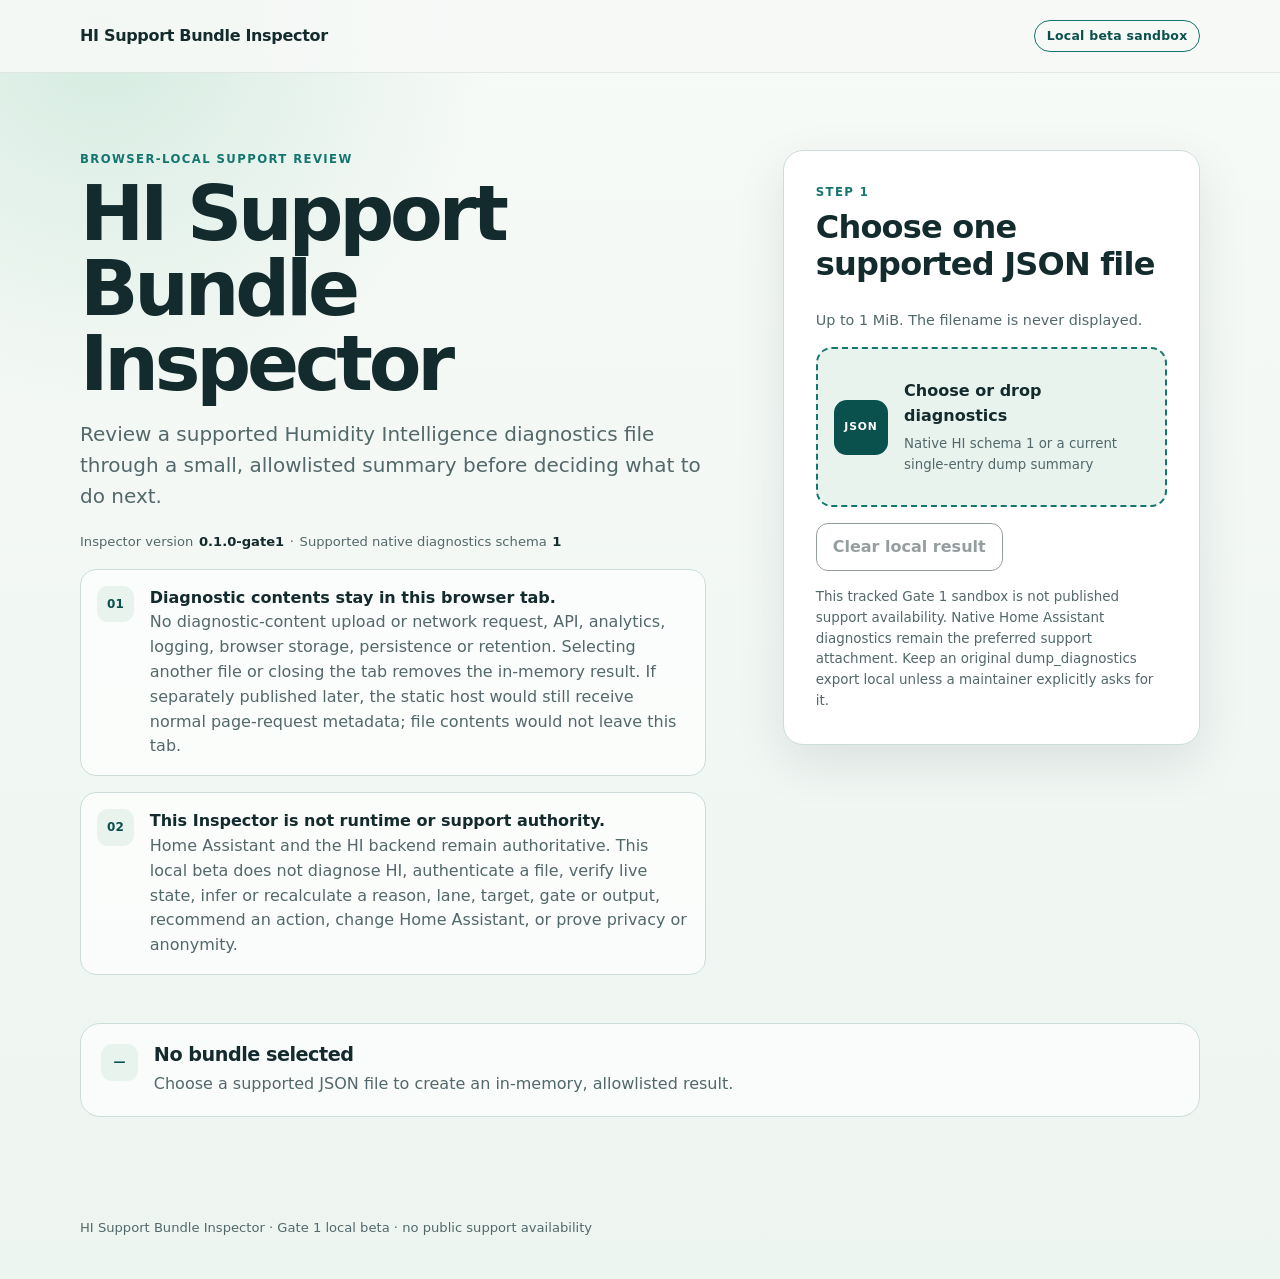
==== site/inspector/index.html @ 308042c3 "Add Gate 1 HI Support Bundle Inspector Add the dependency-free same-origin Inspector sandbox, bounde" ====
<!doctype html>
<html lang="en">
  <head>
    <meta charset="utf-8">
    <meta name="viewport" content="width=device-width, initial-scale=1">
    <meta
      http-equiv="Content-Security-Policy"
      content="default-src 'none'; script-src 'self'; style-src 'self'; img-src 'none'; font-src 'none'; connect-src 'none'; media-src 'none'; object-src 'none'; frame-src 'none'; worker-src 'none'; child-src 'none'; manifest-src 'none'; form-action 'none'; base-uri 'none'"
    >
    <meta name="referrer" content="no-referrer">
    <meta name="robots" content="noindex,nofollow,noarchive,nosnippet">
    <meta
      name="description"
      content="A local beta sandbox for reviewing supported Humidity Intelligence diagnostics in the browser tab."
    >
    <title>HI Support Bundle Inspector</title>
    <link rel="stylesheet" href="styles.css">
    <script type="module" src="app.mjs"></script>
  </head>
  <body>
    <a class="skip-link" href="#main-content">Skip to main content</a>

    <header class="site-header">
      <div class="header-inner">
        <span class="brand">HI Support Bundle Inspector</span>
        <span class="beta-badge">Local beta sandbox</span>
      </div>
    </header>

    <main id="main-content">
      <section class="hero" aria-labelledby="page-title">
        <div class="hero-copy">
          <p class="eyebrow">Browser-local support review</p>
          <h1 id="page-title">HI Support Bundle Inspector</h1>
          <p class="lede">
            Review a supported Humidity Intelligence diagnostics file through a
            small, allowlisted summary before deciding what to do next.
          </p>
          <p class="build-meta">
            Inspector version <strong>0.1.0-gate1</strong>
            <span aria-hidden="true">·</span>
            Supported native diagnostics schema <strong>1</strong>
          </p>

          <div class="notice privacy-notice" id="privacy-contract">
            <span class="notice-mark" aria-hidden="true">01</span>
            <div>
              <strong>Diagnostic contents stay in this browser tab.</strong>
              <p>
                No diagnostic-content upload or network request, API,
                analytics, logging, browser storage, persistence or retention.
                Selecting another file or closing the tab removes the in-memory
                result. If separately published later, the static host would
                still receive normal page-request metadata; file contents would
                not leave this tab.
              </p>
            </div>
          </div>

          <div class="notice authority-notice">
            <span class="notice-mark" aria-hidden="true">02</span>
            <div>
              <strong>This Inspector is not runtime or support authority.</strong>
              <p>
                Home Assistant and the HI backend remain authoritative. This
                local beta does not diagnose HI, authenticate a file, verify
                live state, infer or recalculate a reason, lane, target, gate or
                output, recommend an action, change Home Assistant, or prove
                privacy or anonymity.
              </p>
            </div>
          </div>
        </div>

        <aside class="intake-card" aria-labelledby="intake-title">
          <p class="step-label">Step 1</p>
          <h2 id="intake-title">Choose one supported JSON file</h2>
          <p class="quiet">Up to 1 MiB. The filename is never displayed.</p>

          <input
            class="visually-hidden"
            id="diagnostics-file"
            type="file"
            tabindex="-1"
            accept=".json,application/json"
            aria-describedby="file-help privacy-contract"
          >
          <label
            class="drop-zone"
            for="diagnostics-file"
            id="drop-zone"
            role="button"
            tabindex="0"
            aria-describedby="file-help privacy-contract"
          >
            <span class="file-mark" aria-hidden="true">JSON</span>
            <span>
              <strong>Choose or drop diagnostics</strong>
              <small id="file-help">
                Native HI schema 1 or a current single-entry dump summary
              </small>
            </span>
          </label>
          <button class="clear-button" id="clear-button" type="button" disabled>
            Clear local result
          </button>

          <p class="scope-note">
            This tracked Gate 1 sandbox is not published support availability.
            Native Home Assistant diagnostics remain the preferred support
            attachment. Keep an original dump_diagnostics export local unless a
            maintainer explicitly asks for it.
          </p>
        </aside>
      </section>

      <section
        class="state-panel empty-state"
        id="empty-state"
        aria-labelledby="empty-title"
        aria-live="polite"
      >
        <span class="state-mark" aria-hidden="true">—</span>
        <div>
          <h2 id="empty-title">No bundle selected</h2>
          <p>
            Choose a supported JSON file to create an in-memory, allowlisted
            result.
          </p>
        </div>
      </section>

      <section
        class="state-panel reading-state"
        id="reading-state"
        aria-labelledby="reading-title"
        aria-live="polite"
        hidden
      >
        <span class="state-mark" aria-hidden="true">…</span>
        <div>
          <h2 id="reading-title">Reading locally</h2>
          <p>The previous in-memory result has been cleared.</p>
        </div>
      </section>

      <section
        class="state-panel error-state"
        id="error-state"
        role="alert"
        aria-labelledby="error-title"
        aria-live="assertive"
        tabindex="-1"
        hidden
      >
        <span class="state-mark" aria-hidden="true">!</span>
        <div>
          <p class="step-label">Input not accepted</p>
          <h2 id="error-title">No result created</h2>
          <p id="error-message">
            The selected file does not match a supported diagnostics contract.
          </p>
          <p>
            The Inspector fails closed for malformed, expanded, newer,
            contradictory or resource-exhausting input.
          </p>
        </div>
      </section>

      <section
        class="results"
        id="results"
        aria-labelledby="results-title"
        tabindex="-1"
        hidden
      >
        <div class="results-heading">
          <div>
            <p class="step-label">Step 2 · Allowlisted result</p>
            <h2 id="results-title">Bundle review complete</h2>
            <p id="source-summary">
              The recognized source reports the following support facts.
            </p>
          </div>
          <span class="source-badge" id="source-badge">Not reported</span>
        </div>

        <section class="privacy-result" aria-labelledby="privacy-title">
          <span class="state-mark" aria-hidden="true" id="privacy-mark">✓</span>
          <div>
            <h3 id="privacy-title">Privacy pattern review</h3>
            <p id="privacy-summary">
              No common risky pattern was detected. Automated checks cannot
              guarantee anonymity.
            </p>
            <ul class="category-list" id="privacy-categories"></ul>
          </div>
        </section>

        <div class="result-grid">
          <section class="result-card runtime-card" aria-labelledby="runtime-title">
            <p class="step-label">Backend-reported state only</p>
            <h3 id="runtime-title">Runtime summary</h3>
            <dl class="fact-list">
              <div>
                <dt>Active lane</dt>
                <dd id="active-lane">Not reported</dd>
              </div>
              <div>
                <dt>Reason available</dt>
                <dd id="reason-available">Not reported</dd>
              </div>
              <div>
                <dt>Reason truncated</dt>
                <dd id="reason-truncated">Not reported</dd>
              </div>
            </dl>
            <p class="card-note">
              Only a recognized canonical backend lane can appear. Reason
              bodies and custom display labels are never shown.
            </p>
          </section>

          <section class="result-card" aria-labelledby="versions-title">
            <p class="step-label">Source provenance</p>
            <h3 id="versions-title">Reported versions</h3>
            <dl class="fact-list">
              <div>
                <dt>HI integration</dt>
                <dd id="integration-version">Not reported</dd>
              </div>
              <div>
                <dt>Home Assistant</dt>
                <dd id="ha-version">Not reported</dd>
              </div>
              <div>
                <dt>Diagnostics schema</dt>
                <dd id="schema-version">Not reported</dd>
              </div>
            </dl>
          </section>

          <section class="result-card wide" aria-labelledby="configuration-title">
            <p class="step-label">Allowlisted counts</p>
            <h3 id="configuration-title">Configuration summary</h3>
            <dl class="metric-grid" id="configuration-metrics"></dl>
            <ul
              class="feature-list"
              id="configuration-features"
              aria-label="Backend-reported feature areas"
            ></ul>
          </section>

          <section class="result-card wide" aria-labelledby="availability-title">
            <p class="step-label">Distinct status buckets</p>
            <h3 id="availability-title">Availability summary</h3>
            <div
              class="table-wrap"
              role="region"
              aria-label="Scrollable availability table"
              tabindex="0"
            >
              <table>
                <caption>
                  Counts reported by the recognized source; unknown and
                  unavailable remain distinct.
                </caption>
                <thead>
                  <tr>
                    <th scope="col">Bucket</th>
                    <th scope="col">Total</th>
                    <th scope="col">Available</th>
                    <th scope="col">Missing</th>
                    <th scope="col">Unknown</th>
                    <th scope="col">Unavailable</th>
                  </tr>
                </thead>
                <tbody id="availability-rows"></tbody>
              </table>
            </div>
          </section>

          <section class="result-card" aria-labelledby="controls-title">
            <p class="step-label">Reported controls</p>
            <h3 id="controls-title">Gates and timers</h3>
            <dl class="fact-list">
              <div>
                <dt>Time gate enabled</dt>
                <dd id="time-gate">Not reported</dd>
              </div>
              <div>
                <dt>Presence gate enabled</dt>
                <dd id="presence-gate">Not reported</dd>
              </div>
              <div>
                <dt>Control switches</dt>
                <dd id="control-switches">Not reported</dd>
              </div>
              <div>
                <dt>Pause timers</dt>
                <dd id="pause-timers">Not reported</dd>
              </div>
            </dl>
          </section>

          <section class="result-card" aria-labelledby="ui-title">
            <p class="step-label">Canonical names only</p>
            <h3 id="ui-title">Generated UI summary</h3>
            <div class="layout-group">
              <strong>Configured layouts</strong>
              <ul id="configured-layouts"></ul>
            </div>
            <div class="layout-group">
              <strong>Cached layouts</strong>
              <ul id="cached-layouts"></ul>
            </div>
            <dl class="fact-list compact">
              <div>
                <dt>Unresolved placeholders</dt>
                <dd id="unresolved-placeholders">Not reported</dd>
              </div>
              <div>
                <dt>Affected cards</dt>
                <dd id="unresolved-cards">Not reported</dd>
              </div>
            </dl>
          </section>

          <section class="result-card wide" aria-labelledby="warnings-title">
            <p class="step-label">Local grouping, not diagnosis</p>
            <h3 id="warnings-title">Backend warning categories</h3>
            <p id="warning-summary">Warnings were not reported.</p>
            <ul class="category-list" id="warning-categories"></ul>
            <p class="card-note">
              Only local category counts are shown. Raw warning bodies are never
              rendered.
            </p>
          </section>
        </div>

        <section class="sharing-note" aria-labelledby="sharing-title">
          <p class="step-label">Source-specific boundary</p>
          <h3 id="sharing-title">Review before any support action</h3>
          <p id="sharing-guidance">
            This result is an unsigned, in-memory snapshot. It is not live
            evidence, a diagnostic attachment, proof of correctness, or proof of
            anonymity.
          </p>
        </section>
      </section>
    </main>

    <footer class="site-footer">
      <p>
        HI Support Bundle Inspector · Gate 1 local beta · no public support
        availability
      </p>
    </footer>
  </body>
</html>
---- site/inspector/styles.css ----
:root {
  color-scheme: light;
  --ink: #142b2d;
  --muted: #52686a;
  --paper: #f7faf7;
  --panel: #ffffff;
  --wash: #e8f3ee;
  --mint: #b9dfce;
  --teal: #14766f;
  --deep-teal: #0a514d;
  --coral: #d45e4b;
  --coral-wash: #fff0eb;
  --line: #ccdcda;
  --shadow: 0 18px 50px rgb(20 43 45 / 10%);
  --radius: 20px;
}

* {
  box-sizing: border-box;
}

[hidden] {
  display: none !important;
}

html {
  min-width: 320px;
  scroll-behavior: smooth;
}

body {
  margin: 0;
  background:
    radial-gradient(circle at 8% 2%, rgb(185 223 206 / 55%), transparent 24rem),
    linear-gradient(180deg, #f7faf7 0%, #edf5f1 100%);
  color: var(--ink);
  font-family:
    Inter, ui-sans-serif, system-ui, -apple-system, BlinkMacSystemFont, "Segoe UI",
    sans-serif;
  line-height: 1.55;
}

button,
input {
  font: inherit;
}

button,
.drop-zone {
  -webkit-tap-highlight-color: transparent;
  touch-action: manipulation;
}

.skip-link {
  position: fixed;
  z-index: 10;
  top: 0.75rem;
  left: 0.75rem;
  padding: 0.65rem 0.9rem;
  border-radius: 0.6rem;
  background: var(--ink);
  color: white;
  transform: translateY(-180%);
}

.skip-link:focus {
  transform: translateY(0);
}

:focus-visible {
  outline: 3px solid var(--coral);
  outline-offset: 3px;
}

.site-header {
  border-bottom: 1px solid rgb(20 43 45 / 9%);
  background: rgb(247 250 247 / 88%);
}

.header-inner,
main,
.site-footer {
  width: min(1120px, calc(100% - 2rem));
  margin-inline: auto;
}

.header-inner {
  display: flex;
  min-height: 72px;
  align-items: center;
  justify-content: space-between;
  gap: 1rem;
}

.brand {
  font-weight: 800;
  letter-spacing: -0.02em;
}

.beta-badge,
.source-badge {
  display: inline-flex;
  min-height: 32px;
  align-items: center;
  border: 1px solid var(--teal);
  border-radius: 999px;
  padding: 0.25rem 0.72rem;
  color: var(--deep-teal);
  font-size: 0.78rem;
  font-weight: 800;
  letter-spacing: 0.02em;
}

main {
  padding-block: clamp(2.5rem, 6vw, 5.5rem);
}

.hero {
  display: grid;
  grid-template-columns: minmax(0, 1.2fr) minmax(320px, 0.8fr);
  gap: clamp(2rem, 6vw, 5.5rem);
  align-items: start;
}

.eyebrow,
.step-label {
  margin: 0 0 0.5rem;
  color: var(--teal);
  font-size: 0.73rem;
  font-weight: 900;
  letter-spacing: 0.12em;
  text-transform: uppercase;
}

h1,
h2,
h3,
p {
  margin-top: 0;
}

h1 {
  max-width: 14ch;
  margin-bottom: 1.1rem;
  font-size: clamp(2.5rem, 6vw, 5.2rem);
  line-height: 0.98;
  letter-spacing: -0.055em;
}

h2 {
  font-size: clamp(1.45rem, 3vw, 2rem);
  line-height: 1.15;
  letter-spacing: -0.025em;
}

h3 {
  font-size: 1.15rem;
  line-height: 1.25;
}

.lede {
  max-width: 60ch;
  color: var(--muted);
  font-size: clamp(1.04rem, 2vw, 1.25rem);
}

.build-meta {
  display: flex;
  flex-wrap: wrap;
  gap: 0.35rem;
  color: var(--muted);
  font-size: 0.82rem;
}

.build-meta strong {
  color: var(--ink);
}

.notice {
  display: grid;
  grid-template-columns: 2.3rem minmax(0, 1fr);
  gap: 1rem;
  margin-top: 1rem;
  border: 1px solid var(--line);
  border-radius: 1rem;
  padding: 1rem;
  background: rgb(255 255 255 / 72%);
}

.notice p,
.scope-note,
.card-note,
.sharing-note p,
.state-panel p,
.quiet {
  margin-bottom: 0;
  color: var(--muted);
}

.notice-mark,
.state-mark {
  display: inline-grid;
  width: 2.3rem;
  height: 2.3rem;
  place-items: center;
  border-radius: 0.7rem;
  background: var(--wash);
  color: var(--deep-teal);
  font-size: 0.75rem;
  font-weight: 900;
}

.intake-card,
.result-card,
.sharing-note {
  border: 1px solid var(--line);
  border-radius: var(--radius);
  background: var(--panel);
  box-shadow: var(--shadow);
}

.intake-card {
  position: sticky;
  top: 1rem;
  padding: clamp(1.25rem, 3vw, 2rem);
}

.quiet {
  font-size: 0.9rem;
}

.visually-hidden {
  position: absolute;
  width: 1px;
  height: 1px;
  overflow: hidden;
  clip: rect(0 0 0 0);
  white-space: nowrap;
  clip-path: inset(50%);
}

.drop-zone {
  display: grid;
  min-height: 160px;
  grid-template-columns: 3.4rem minmax(0, 1fr);
  gap: 1rem;
  align-items: center;
  margin-block: 1rem;
  border: 2px dashed var(--teal);
  border-radius: 1rem;
  padding: 1rem;
  background: var(--wash);
  cursor: pointer;
}

.drop-zone:hover,
.drop-zone.is-dragging {
  border-style: solid;
  background: #dbeee6;
}

.drop-zone small {
  display: block;
  margin-top: 0.35rem;
  color: var(--muted);
}

.file-mark {
  display: inline-grid;
  width: 3.4rem;
  height: 3.4rem;
  place-items: center;
  border-radius: 0.8rem;
  background: var(--deep-teal);
  color: white;
  font-size: 0.67rem;
  font-weight: 900;
  letter-spacing: 0.08em;
}

.clear-button {
  min-width: 44px;
  min-height: 44px;
  border: 1px solid var(--ink);
  border-radius: 0.75rem;
  padding: 0.65rem 1rem;
  background: transparent;
  color: var(--ink);
  font-weight: 800;
  cursor: pointer;
}

.clear-button:hover:not(:disabled) {
  background: var(--ink);
  color: white;
}

.clear-button:disabled {
  opacity: 0.45;
  cursor: not-allowed;
}

.scope-note {
  margin-top: 1rem;
  font-size: 0.84rem;
}

.state-panel {
  display: grid;
  grid-template-columns: 2.3rem minmax(0, 1fr);
  gap: 1rem;
  align-items: start;
  margin-top: 3rem;
  border: 1px solid var(--line);
  border-radius: var(--radius);
  padding: 1.25rem;
  background: rgb(255 255 255 / 72%);
}

.state-panel h2 {
  margin-bottom: 0.35rem;
  font-size: 1.2rem;
}

.error-state {
  border-color: var(--coral);
  background: var(--coral-wash);
}

.error-state .state-mark {
  background: var(--coral);
  color: white;
}

.results {
  margin-top: 4rem;
}

.results,
.result-grid,
.result-card,
.table-wrap {
  min-width: 0;
  max-width: 100%;
}

.results-heading {
  display: flex;
  align-items: start;
  justify-content: space-between;
  gap: 1rem;
  margin-bottom: 1.5rem;
}

.results-heading h2 {
  margin-bottom: 0.5rem;
}

.privacy-result {
  display: grid;
  grid-template-columns: 2.3rem minmax(0, 1fr);
  gap: 1rem;
  margin-bottom: 1.25rem;
  border: 1px solid var(--teal);
  border-radius: var(--radius);
  padding: 1.25rem;
  background: var(--wash);
}

.privacy-result.has-risk {
  border-color: var(--coral);
  background: var(--coral-wash);
}

.privacy-result.has-risk .state-mark {
  background: var(--coral);
  color: white;
}

.result-grid {
  display: grid;
  grid-template-columns: repeat(2, minmax(0, 1fr));
  gap: 1.25rem;
}

.result-card {
  padding: clamp(1.15rem, 3vw, 1.6rem);
  box-shadow: none;
}

.result-card.wide {
  grid-column: 1 / -1;
}

.runtime-card {
  background: var(--ink);
  color: white;
}

.runtime-card .step-label,
.runtime-card .card-note {
  color: var(--mint);
}

.fact-list,
.metric-grid {
  margin: 0;
}

.fact-list > div {
  display: flex;
  min-height: 42px;
  align-items: center;
  justify-content: space-between;
  gap: 1rem;
  border-top: 1px solid rgb(82 104 106 / 25%);
}

.runtime-card .fact-list > div {
  border-color: rgb(255 255 255 / 18%);
}

.fact-list dt {
  color: inherit;
}

.fact-list dd {
  margin: 0;
  font-weight: 800;
  text-align: right;
}

.metric-grid {
  display: grid;
  grid-template-columns: repeat(3, minmax(0, 1fr));
  gap: 0.75rem;
}

.metric-grid > div {
  border-radius: 0.9rem;
  padding: 0.85rem;
  background: var(--wash);
}

.metric-grid dt {
  color: var(--muted);
  font-size: 0.78rem;
}

.metric-grid dd {
  margin: 0.25rem 0 0;
  font-size: 1.35rem;
  font-weight: 900;
}

.feature-list,
.category-list,
.layout-group ul {
  margin: 1rem 0 0;
  padding: 0;
  list-style: none;
}

.feature-list {
  display: flex;
  flex-wrap: wrap;
  gap: 0.5rem;
}

.feature-list li,
.category-list li,
.layout-group li {
  border: 1px solid var(--line);
  border-radius: 999px;
  padding: 0.35rem 0.7rem;
  font-size: 0.84rem;
}

.feature-list li.is-on {
  border-color: var(--teal);
  background: var(--wash);
}

.category-list {
  display: flex;
  flex-wrap: wrap;
  gap: 0.5rem;
}

.table-wrap {
  overflow-x: auto;
  overscroll-behavior-inline: contain;
}

table {
  width: 100%;
  border-collapse: collapse;
  font-variant-numeric: tabular-nums;
}

caption {
  padding-bottom: 0.75rem;
  color: var(--muted);
  text-align: left;
}

th,
td {
  border-bottom: 1px solid var(--line);
  padding: 0.7rem 0.55rem;
  text-align: right;
  white-space: nowrap;
}

th:first-child,
td:first-child {
  text-align: left;
}

tbody th {
  color: var(--ink);
}

.layout-group + .layout-group {
  margin-top: 1.25rem;
}

.layout-group li {
  width: max-content;
  max-width: 100%;
  border-radius: 0.55rem;
}

.compact {
  margin-top: 1.2rem;
}

.card-note {
  margin-top: 1rem;
  font-size: 0.84rem;
}

.sharing-note {
  margin-top: 1.25rem;
  padding: 1.25rem;
  box-shadow: none;
}

.site-footer {
  padding-block: 1.5rem 2.5rem;
  color: var(--muted);
  font-size: 0.82rem;
}

.site-footer p {
  margin: 0;
}

@media (max-width: 800px) {
  .hero,
  .result-grid {
    grid-template-columns: 1fr;
  }

  .intake-card {
    position: static;
  }

  .result-card.wide {
    grid-column: auto;
  }

  .metric-grid {
    grid-template-columns: repeat(2, minmax(0, 1fr));
  }
}

@media (max-width: 520px) {
  .header-inner,
  main,
  .site-footer {
    width: min(100% - 1.25rem, 1120px);
  }

  .header-inner {
    align-items: flex-start;
    flex-direction: column;
    justify-content: center;
    gap: 0.35rem;
    padding-block: 0.75rem;
  }

  .results-heading {
    align-items: flex-start;
    flex-direction: column;
  }

  .metric-grid {
    grid-template-columns: 1fr;
  }

  .drop-zone {
    grid-template-columns: 1fr;
  }

  h1 {
    font-size: clamp(2.35rem, 15vw, 4rem);
  }
}

@media (prefers-reduced-motion: reduce) {
  html {
    scroll-behavior: auto;
  }

  *,
  *::before,
  *::after {
    transition-duration: 0.01ms !important;
    animation-duration: 0.01ms !important;
    animation-iteration-count: 1 !important;
  }
}
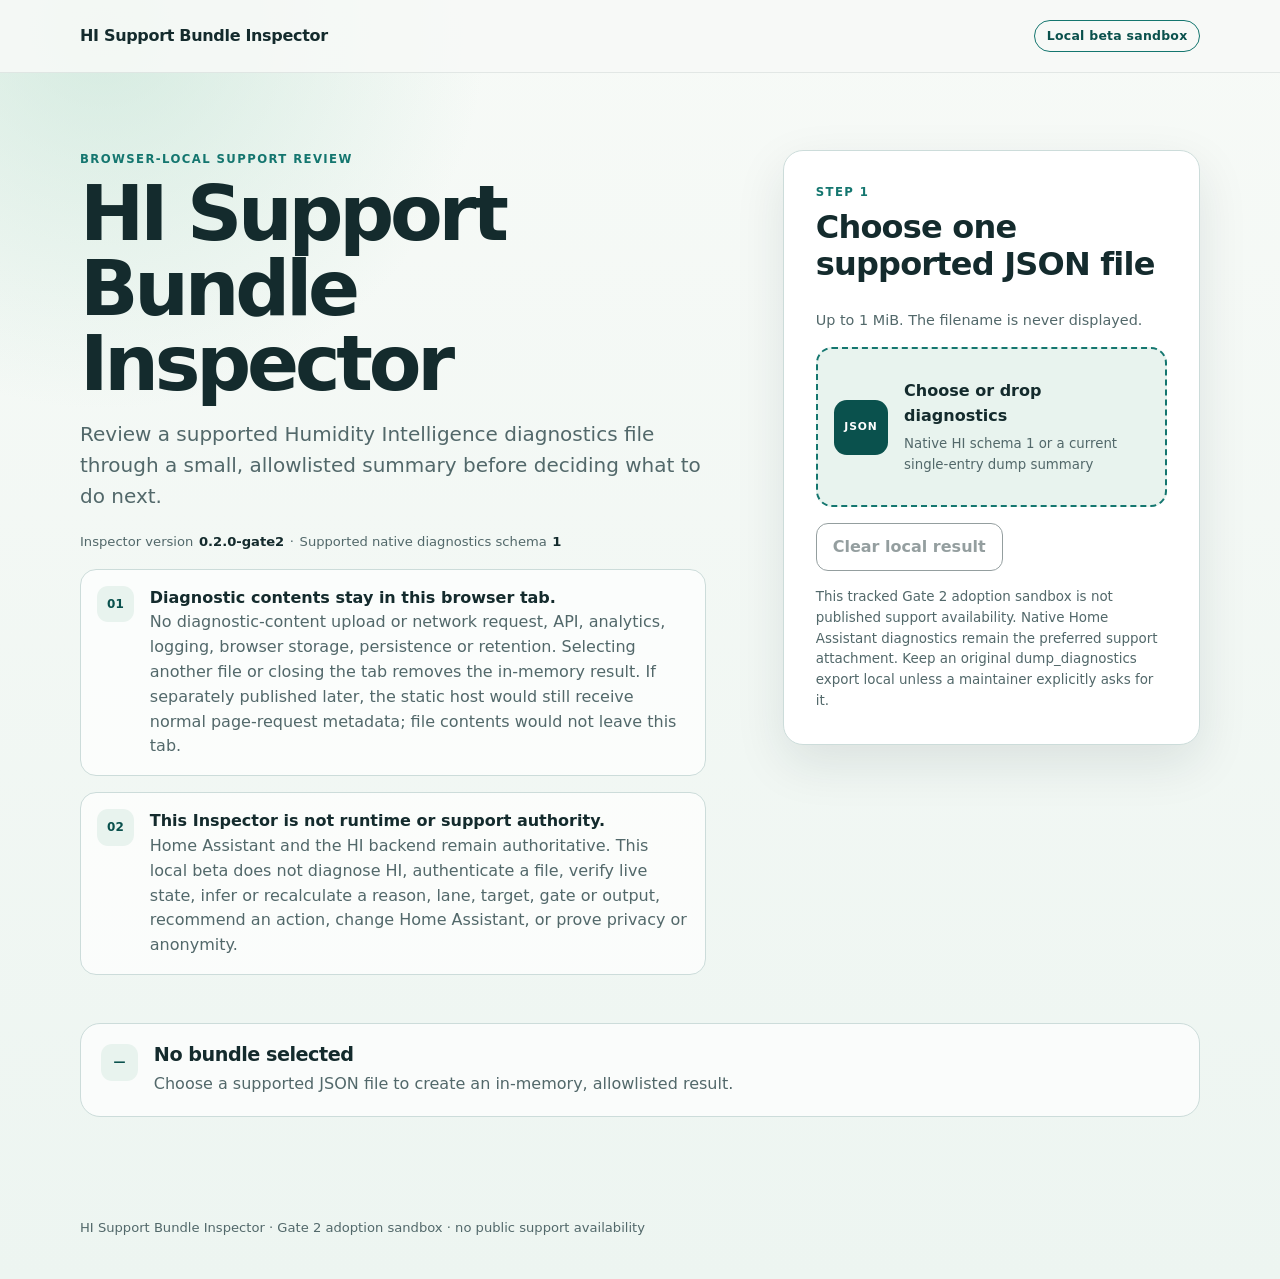
==== commit 649731de: "Add Gate 2 Inspector support handoff Add the bounded HI-SUPPORT-HANDOFF/1 browser-local contract, op" ====
--- a/site/inspector/index.html
+++ b/site/inspector/index.html
@@ -37,7 +37,7 @@
             small, allowlisted summary before deciding what to do next.
           </p>
           <p class="build-meta">
-            Inspector version <strong>0.1.0-gate1</strong>
+            Inspector version <strong>0.2.0-gate2</strong>
             <span aria-hidden="true">·</span>
             Supported native diagnostics schema <strong>1</strong>
           </p>
@@ -106,7 +106,7 @@
           </button>
 
           <p class="scope-note">
-            This tracked Gate 1 sandbox is not published support availability.
+            This tracked Gate 2 adoption sandbox is not published support availability.
             Native Home Assistant diagnostics remain the preferred support
             attachment. Keep an original dump_diagnostics export local unless a
             maintainer explicitly asks for it.
@@ -347,12 +347,39 @@
             anonymity.
           </p>
         </section>
+
+        <section class="handoff-note" aria-labelledby="handoff-title">
+          <p class="step-label">Optional explicit copy</p>
+          <h3 id="handoff-title">Allowlisted Inspector handoff</h3>
+          <p id="handoff-help">
+            This readonly text is a reduced, unsigned advisory snapshot. It is
+            not a diagnostics attachment, live evidence, or proof of anonymity
+            or correctness. Pasting it into GitHub creates normal GitHub
+            retention. Nothing is copied unless you activate the button.
+          </p>
+          <label class="handoff-label" for="handoff-text">
+            HI Support Bundle Inspector handoff
+          </label>
+          <textarea
+            id="handoff-text"
+            rows="16"
+            readonly
+            spellcheck="false"
+            aria-describedby="handoff-help copy-status"
+          ></textarea>
+          <div class="handoff-actions">
+            <button id="copy-handoff" type="button" disabled>
+              Copy allowlisted handoff
+            </button>
+            <p id="copy-status" role="status" aria-live="polite"></p>
+          </div>
+        </section>
       </section>
     </main>
 
     <footer class="site-footer">
       <p>
-        HI Support Bundle Inspector · Gate 1 local beta · no public support
+        HI Support Bundle Inspector · Gate 2 adoption sandbox · no public support
         availability
       </p>
     </footer>
--- a/site/inspector/styles.css
+++ b/site/inspector/styles.css
@@ -540,10 +540,71 @@
   font-size: 0.84rem;
 }
 
-.sharing-note {
+.sharing-note,
+.handoff-note {
   margin-top: 1.25rem;
   padding: 1.25rem;
   box-shadow: none;
+}
+
+.handoff-note {
+  border: 1px solid var(--line);
+  border-radius: var(--radius);
+  background: var(--panel);
+}
+
+.handoff-label {
+  display: block;
+  margin-block: 1rem 0.45rem;
+  font-weight: 800;
+}
+
+#handoff-text {
+  display: block;
+  width: 100%;
+  max-width: 100%;
+  resize: vertical;
+  border: 1px solid var(--line);
+  border-radius: 0.8rem;
+  padding: 0.85rem;
+  background: var(--paper);
+  color: var(--ink);
+  font-family: ui-monospace, SFMono-Regular, Menlo, Monaco, Consolas, monospace;
+  font-size: 0.78rem;
+  line-height: 1.45;
+}
+
+.handoff-actions {
+  display: flex;
+  align-items: center;
+  gap: 1rem;
+  margin-top: 0.8rem;
+}
+
+#copy-handoff {
+  min-height: 44px;
+  border: 1px solid var(--deep-teal);
+  border-radius: 0.75rem;
+  padding: 0.65rem 1rem;
+  background: var(--deep-teal);
+  color: white;
+  font-weight: 800;
+  cursor: pointer;
+}
+
+#copy-handoff:hover:not(:disabled) {
+  background: var(--teal);
+}
+
+#copy-handoff:disabled {
+  opacity: 0.45;
+  cursor: not-allowed;
+}
+
+#copy-status {
+  margin: 0;
+  color: var(--muted);
+  font-size: 0.84rem;
 }
 
 .site-footer {
@@ -595,6 +656,11 @@
     flex-direction: column;
   }
 
+  .handoff-actions {
+    align-items: stretch;
+    flex-direction: column;
+  }
+
   .metric-grid {
     grid-template-columns: 1fr;
   }
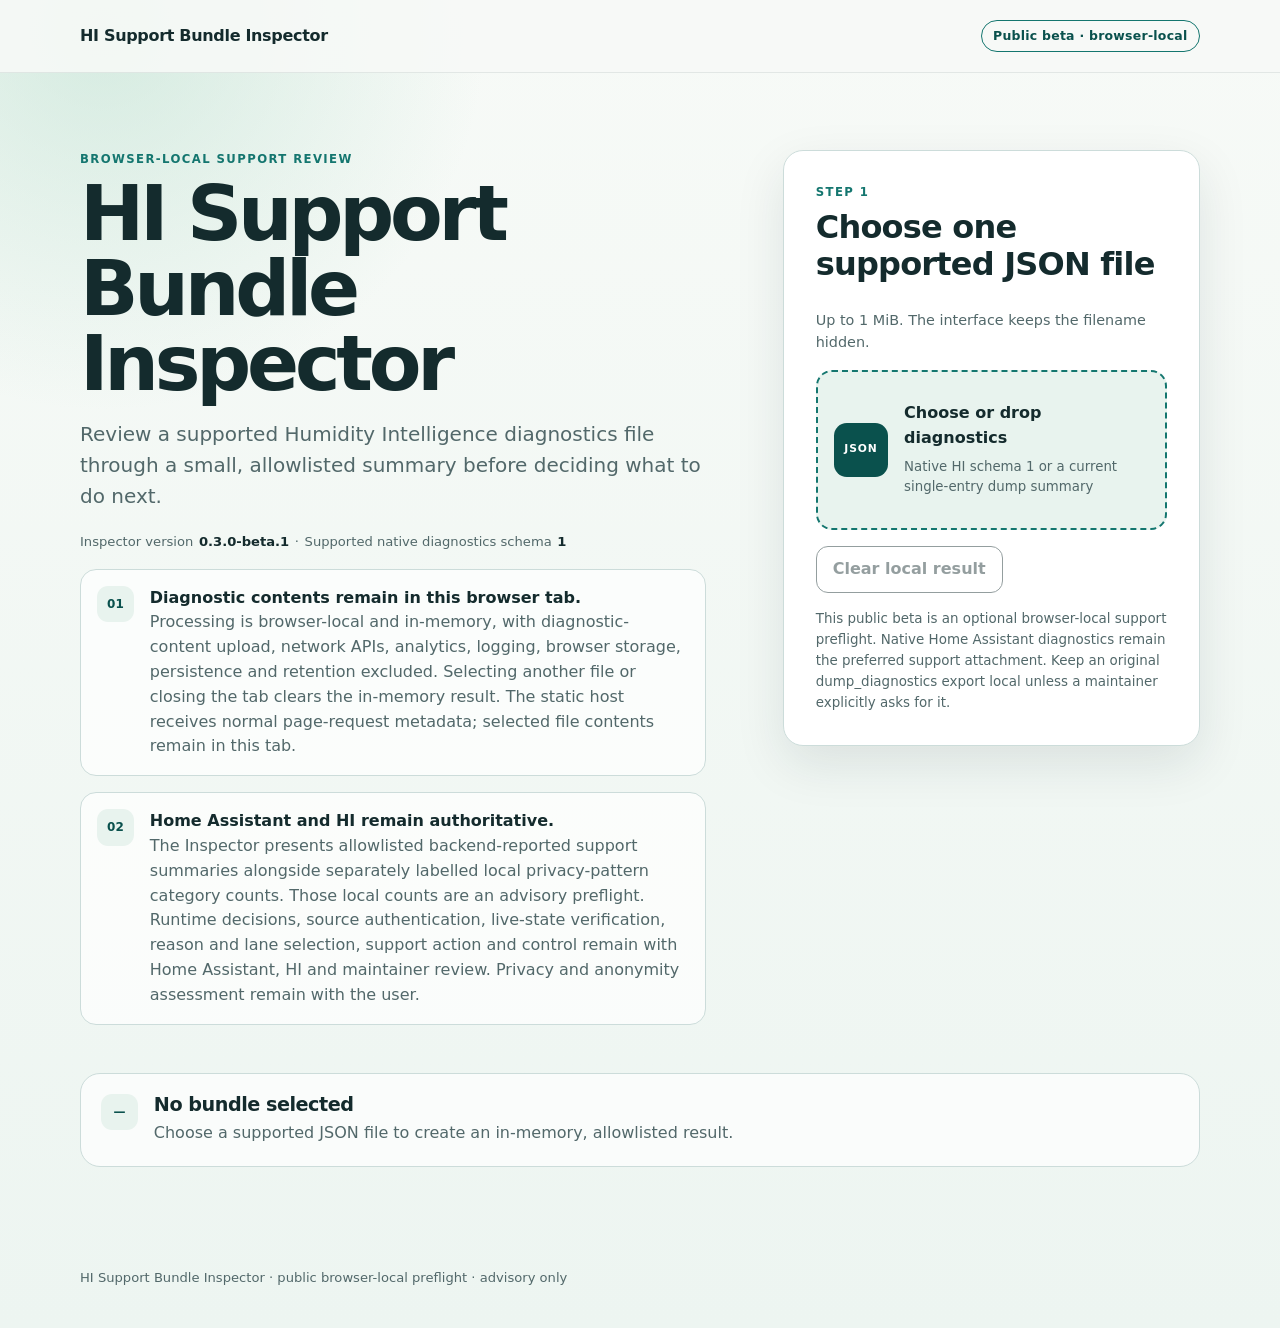
==== commit 0b9fd73a: "Publish Gate 3 Inspector through Pages Add the same-origin noindex Inspector route to the validated " ====
--- a/site/inspector/index.html
+++ b/site/inspector/index.html
@@ -11,8 +11,9 @@
     <meta name="robots" content="noindex,nofollow,noarchive,nosnippet">
     <meta
       name="description"
-      content="A local beta sandbox for reviewing supported Humidity Intelligence diagnostics in the browser tab."
+      content="A public browser-local preflight that keeps supported Humidity Intelligence diagnostic contents in the browser tab."
     >
+    <link rel="canonical" href="https://senyo888.github.io/humidity-intelligence/inspector/">
     <title>HI Support Bundle Inspector</title>
     <link rel="stylesheet" href="styles.css">
     <script type="module" src="app.mjs"></script>
@@ -23,7 +24,7 @@
     <header class="site-header">
       <div class="header-inner">
         <span class="brand">HI Support Bundle Inspector</span>
-        <span class="beta-badge">Local beta sandbox</span>
+        <span class="beta-badge">Public beta · browser-local</span>
       </div>
     </header>
 
@@ -37,7 +38,7 @@
             small, allowlisted summary before deciding what to do next.
           </p>
           <p class="build-meta">
-            Inspector version <strong>0.2.0-gate2</strong>
+            Inspector version <strong>0.3.0-beta.1</strong>
             <span aria-hidden="true">·</span>
             Supported native diagnostics schema <strong>1</strong>
           </p>
@@ -45,14 +46,14 @@
           <div class="notice privacy-notice" id="privacy-contract">
             <span class="notice-mark" aria-hidden="true">01</span>
             <div>
-              <strong>Diagnostic contents stay in this browser tab.</strong>
+              <strong>Diagnostic contents remain in this browser tab.</strong>
               <p>
-                No diagnostic-content upload or network request, API,
-                analytics, logging, browser storage, persistence or retention.
-                Selecting another file or closing the tab removes the in-memory
-                result. If separately published later, the static host would
-                still receive normal page-request metadata; file contents would
-                not leave this tab.
+                Processing is browser-local and in-memory, with diagnostic-content
+                upload, network APIs, analytics, logging, browser storage,
+                persistence and retention excluded. Selecting another file or
+                closing the tab clears the in-memory result. The static host
+                receives normal page-request metadata; selected file contents
+                remain in this tab.
               </p>
             </div>
           </div>
@@ -60,13 +61,15 @@
           <div class="notice authority-notice">
             <span class="notice-mark" aria-hidden="true">02</span>
             <div>
-              <strong>This Inspector is not runtime or support authority.</strong>
+              <strong>Home Assistant and HI remain authoritative.</strong>
               <p>
-                Home Assistant and the HI backend remain authoritative. This
-                local beta does not diagnose HI, authenticate a file, verify
-                live state, infer or recalculate a reason, lane, target, gate or
-                output, recommend an action, change Home Assistant, or prove
-                privacy or anonymity.
+                The Inspector presents allowlisted backend-reported support
+                summaries alongside separately labelled local privacy-pattern
+                category counts. Those local counts are an advisory preflight.
+                Runtime decisions, source authentication, live-state verification,
+                reason and lane selection, support action and control remain with
+                Home Assistant, HI and maintainer review. Privacy and anonymity
+                assessment remain with the user.
               </p>
             </div>
           </div>
@@ -75,7 +78,7 @@
         <aside class="intake-card" aria-labelledby="intake-title">
           <p class="step-label">Step 1</p>
           <h2 id="intake-title">Choose one supported JSON file</h2>
-          <p class="quiet">Up to 1 MiB. The filename is never displayed.</p>
+          <p class="quiet">Up to 1 MiB. The interface keeps the filename hidden.</p>
 
           <input
             class="visually-hidden"
@@ -106,7 +109,7 @@
           </button>
 
           <p class="scope-note">
-            This tracked Gate 2 adoption sandbox is not published support availability.
+            This public beta is an optional browser-local support preflight.
             Native Home Assistant diagnostics remain the preferred support
             attachment. Keep an original dump_diagnostics export local unless a
             maintainer explicitly asks for it.
@@ -155,10 +158,10 @@
       >
         <span class="state-mark" aria-hidden="true">!</span>
         <div>
-          <p class="step-label">Input not accepted</p>
-          <h2 id="error-title">No result created</h2>
+          <p class="step-label">Input outside the supported contract</p>
+          <h2 id="error-title">Result unavailable</h2>
           <p id="error-message">
-            The selected file does not match a supported diagnostics contract.
+            Choose a current supported Humidity Intelligence diagnostics file.
           </p>
           <p>
             The Inspector fails closed for malformed, expanded, newer,
@@ -216,8 +219,8 @@
               </div>
             </dl>
             <p class="card-note">
-              Only a recognized canonical backend lane can appear. Reason
-              bodies and custom display labels are never shown.
+              The active lane comes from the recognized canonical backend
+              allowlist. Reason bodies and custom display labels stay excluded.
             </p>
           </section>
 
@@ -327,13 +330,13 @@
           </section>
 
           <section class="result-card wide" aria-labelledby="warnings-title">
-            <p class="step-label">Local grouping, not diagnosis</p>
+            <p class="step-label">Local advisory grouping</p>
             <h3 id="warnings-title">Backend warning categories</h3>
             <p id="warning-summary">Warnings were not reported.</p>
             <ul class="category-list" id="warning-categories"></ul>
             <p class="card-note">
-              Only local category counts are shown. Raw warning bodies are never
-              rendered.
+              This surface displays local category counts while raw warning
+              bodies stay excluded.
             </p>
           </section>
         </div>
@@ -342,9 +345,9 @@
           <p class="step-label">Source-specific boundary</p>
           <h3 id="sharing-title">Review before any support action</h3>
           <p id="sharing-guidance">
-            This result is an unsigned, in-memory snapshot. It is not live
-            evidence, a diagnostic attachment, proof of correctness, or proof of
-            anonymity.
+            This result is an unsigned, in-memory snapshot for advisory review.
+            Live evidence, the diagnostic attachment, source correctness and
+            anonymity remain separate evidence.
           </p>
         </section>
 
@@ -352,10 +355,10 @@
           <p class="step-label">Optional explicit copy</p>
           <h3 id="handoff-title">Allowlisted Inspector handoff</h3>
           <p id="handoff-help">
-            This readonly text is a reduced, unsigned advisory snapshot. It is
-            not a diagnostics attachment, live evidence, or proof of anonymity
-            or correctness. Pasting it into GitHub creates normal GitHub
-            retention. Nothing is copied unless you activate the button.
+            This readonly text is a reduced, unsigned advisory snapshot. The
+            diagnostics attachment, live evidence, anonymity and correctness
+            remain separate evidence. Pasting it into GitHub creates normal
+            GitHub retention. Copying occurs only when you activate the button.
           </p>
           <label class="handoff-label" for="handoff-text">
             HI Support Bundle Inspector handoff
@@ -379,8 +382,7 @@
 
     <footer class="site-footer">
       <p>
-        HI Support Bundle Inspector · Gate 2 adoption sandbox · no public support
-        availability
+        HI Support Bundle Inspector · public browser-local preflight · advisory only
       </p>
     </footer>
   </body>
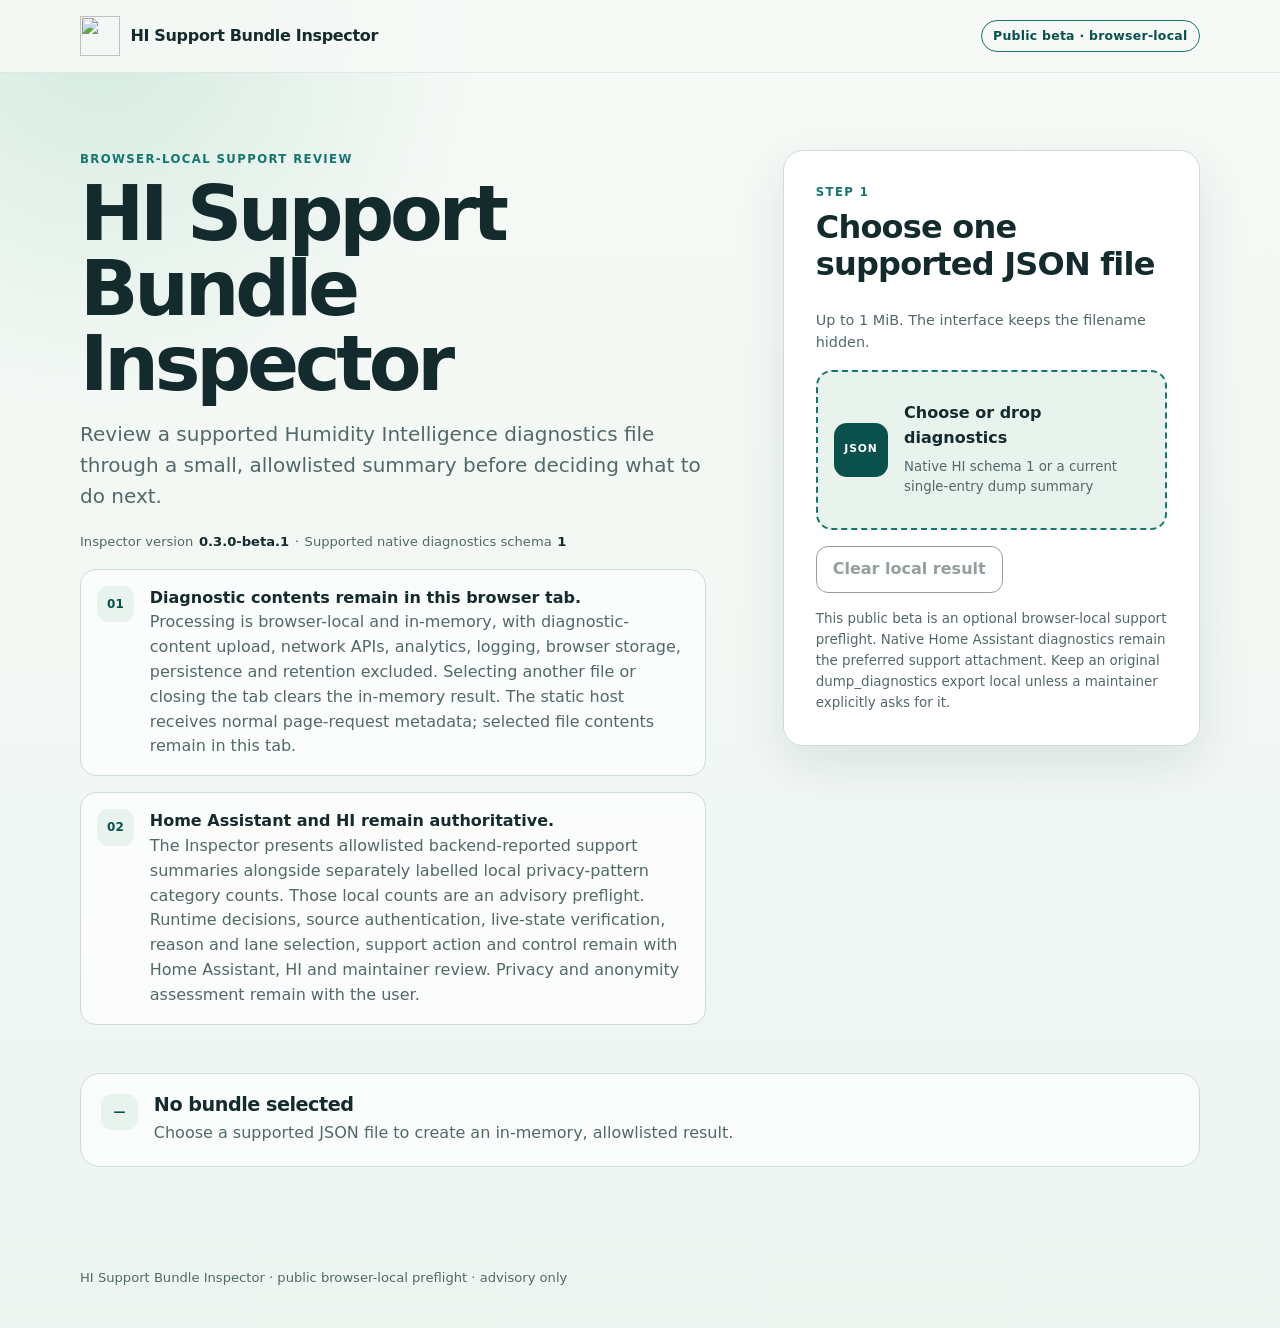
==== commit 84f25376: "Restore official HI logo on Inspector Reuse the tracked HI logo in the Inspector header and browser " ====
--- a/site/inspector/index.html
+++ b/site/inspector/index.html
@@ -5,7 +5,7 @@
     <meta name="viewport" content="width=device-width, initial-scale=1">
     <meta
       http-equiv="Content-Security-Policy"
-      content="default-src 'none'; script-src 'self'; style-src 'self'; img-src 'none'; font-src 'none'; connect-src 'none'; media-src 'none'; object-src 'none'; frame-src 'none'; worker-src 'none'; child-src 'none'; manifest-src 'none'; form-action 'none'; base-uri 'none'"
+      content="default-src 'none'; script-src 'self'; style-src 'self'; img-src 'self'; font-src 'none'; connect-src 'none'; media-src 'none'; object-src 'none'; frame-src 'none'; worker-src 'none'; child-src 'none'; manifest-src 'none'; form-action 'none'; base-uri 'none'"
     >
     <meta name="referrer" content="no-referrer">
     <meta name="robots" content="noindex,nofollow,noarchive,nosnippet">
@@ -14,6 +14,7 @@
       content="A public browser-local preflight that keeps supported Humidity Intelligence diagnostic contents in the browser tab."
     >
     <link rel="canonical" href="https://senyo888.github.io/humidity-intelligence/inspector/">
+    <link rel="icon" href="../assets/logo.png" type="image/png">
     <title>HI Support Bundle Inspector</title>
     <link rel="stylesheet" href="styles.css">
     <script type="module" src="app.mjs"></script>
@@ -23,7 +24,21 @@
 
     <header class="site-header">
       <div class="header-inner">
-        <span class="brand">HI Support Bundle Inspector</span>
+        <a
+          class="brand"
+          href="../"
+          aria-label="HI Support Bundle Inspector — Humidity Intelligence home"
+        >
+          <img
+            class="brand-logo"
+            src="../assets/logo.png"
+            alt=""
+            width="40"
+            height="40"
+            aria-hidden="true"
+          >
+          <span>HI Support Bundle Inspector</span>
+        </a>
         <span class="beta-badge">Public beta · browser-local</span>
       </div>
     </header>
--- a/site/inspector/styles.css
+++ b/site/inspector/styles.css
@@ -93,8 +93,26 @@
 }
 
 .brand {
+  display: inline-flex;
+  align-items: center;
+  gap: 0.65rem;
+  color: inherit;
   font-weight: 800;
   letter-spacing: -0.02em;
+  text-decoration: none;
+}
+
+.brand-logo {
+  width: 40px;
+  height: 40px;
+  flex: 0 0 auto;
+  object-fit: contain;
+}
+
+.brand:hover span {
+  text-decoration: underline;
+  text-decoration-thickness: 0.1em;
+  text-underline-offset: 0.18em;
 }
 
 .beta-badge,
@@ -234,7 +252,6 @@
   width: 1px;
   height: 1px;
   overflow: hidden;
-  clip: rect(0 0 0 0);
   white-space: nowrap;
   clip-path: inset(50%);
 }
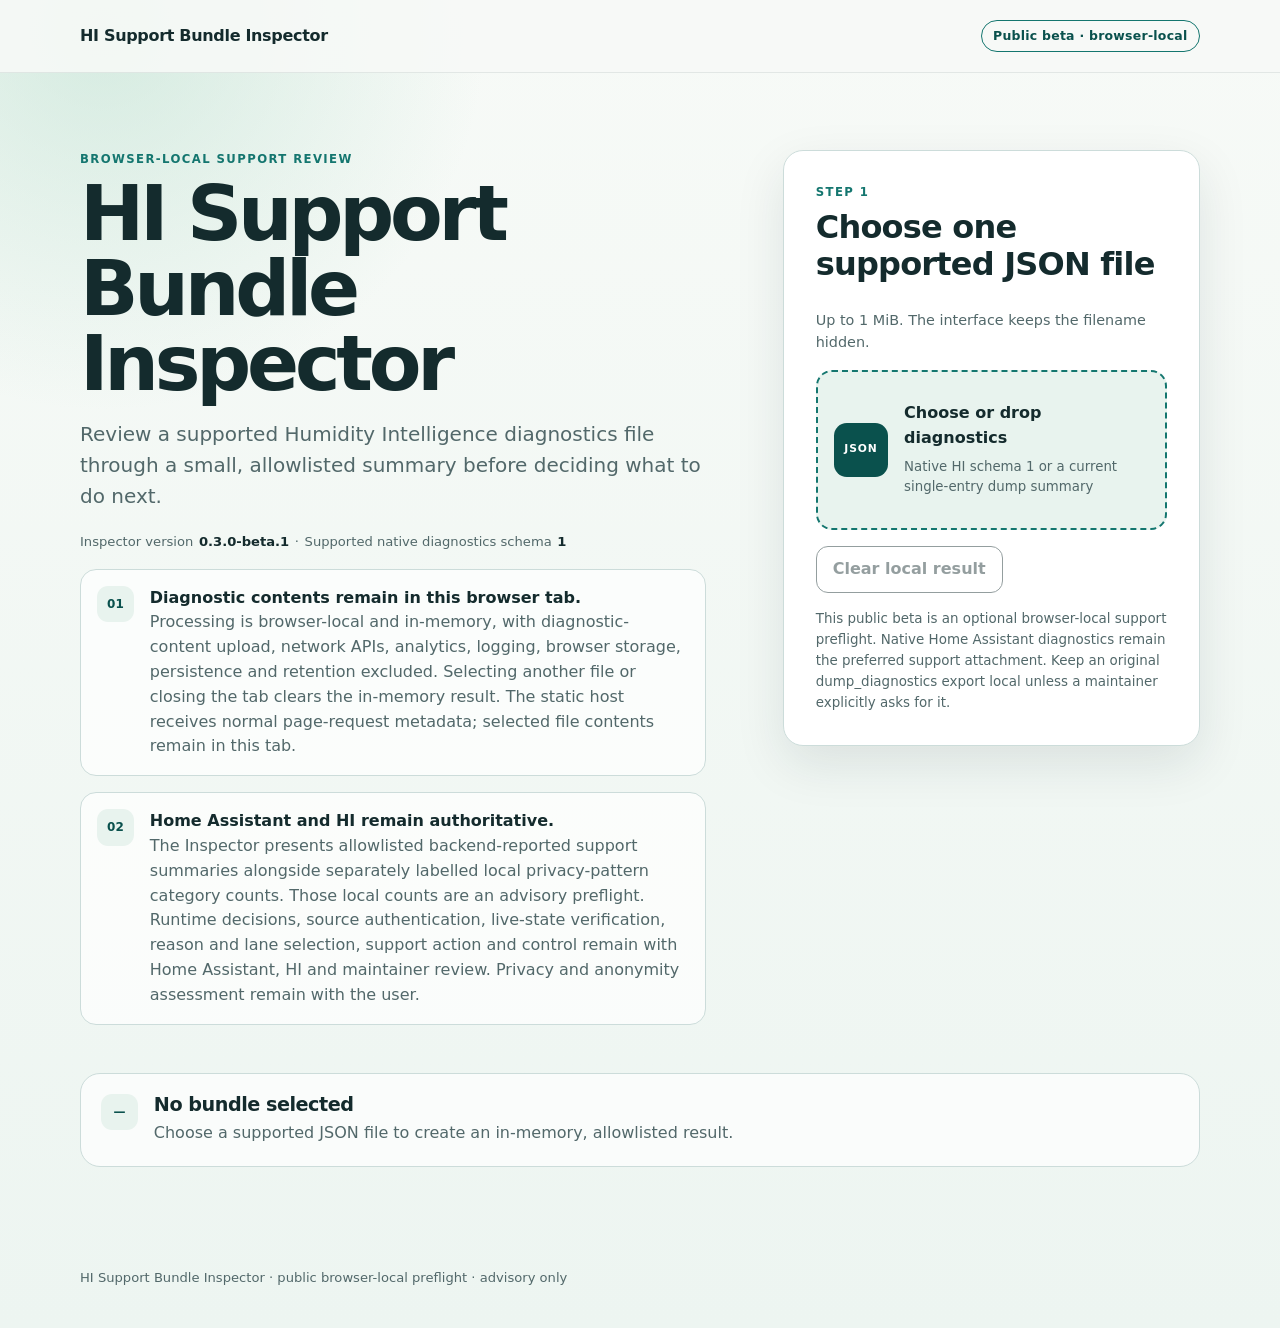
==== commit 1e192563: "Merge pull request #85 from senyo888/main Pre-version sync: main to develop" ====
--- a/site/inspector/index.html
+++ b/site/inspector/index.html
@@ -5,7 +5,7 @@
     <meta name="viewport" content="width=device-width, initial-scale=1">
     <meta
       http-equiv="Content-Security-Policy"
-      content="default-src 'none'; script-src 'self'; style-src 'self'; img-src 'self'; font-src 'none'; connect-src 'none'; media-src 'none'; object-src 'none'; frame-src 'none'; worker-src 'none'; child-src 'none'; manifest-src 'none'; form-action 'none'; base-uri 'none'"
+      content="default-src 'none'; script-src 'self'; style-src 'self'; img-src 'none'; font-src 'none'; connect-src 'none'; media-src 'none'; object-src 'none'; frame-src 'none'; worker-src 'none'; child-src 'none'; manifest-src 'none'; form-action 'none'; base-uri 'none'"
     >
     <meta name="referrer" content="no-referrer">
     <meta name="robots" content="noindex,nofollow,noarchive,nosnippet">
@@ -14,7 +14,6 @@
       content="A public browser-local preflight that keeps supported Humidity Intelligence diagnostic contents in the browser tab."
     >
     <link rel="canonical" href="https://senyo888.github.io/humidity-intelligence/inspector/">
-    <link rel="icon" href="../assets/logo.png" type="image/png">
     <title>HI Support Bundle Inspector</title>
     <link rel="stylesheet" href="styles.css">
     <script type="module" src="app.mjs"></script>
@@ -24,21 +23,7 @@
 
     <header class="site-header">
       <div class="header-inner">
-        <a
-          class="brand"
-          href="../"
-          aria-label="HI Support Bundle Inspector — Humidity Intelligence home"
-        >
-          <img
-            class="brand-logo"
-            src="../assets/logo.png"
-            alt=""
-            width="40"
-            height="40"
-            aria-hidden="true"
-          >
-          <span>HI Support Bundle Inspector</span>
-        </a>
+        <span class="brand">HI Support Bundle Inspector</span>
         <span class="beta-badge">Public beta · browser-local</span>
       </div>
     </header>
--- a/site/inspector/styles.css
+++ b/site/inspector/styles.css
@@ -93,26 +93,8 @@
 }
 
 .brand {
-  display: inline-flex;
-  align-items: center;
-  gap: 0.65rem;
-  color: inherit;
   font-weight: 800;
   letter-spacing: -0.02em;
-  text-decoration: none;
-}
-
-.brand-logo {
-  width: 40px;
-  height: 40px;
-  flex: 0 0 auto;
-  object-fit: contain;
-}
-
-.brand:hover span {
-  text-decoration: underline;
-  text-decoration-thickness: 0.1em;
-  text-underline-offset: 0.18em;
 }
 
 .beta-badge,
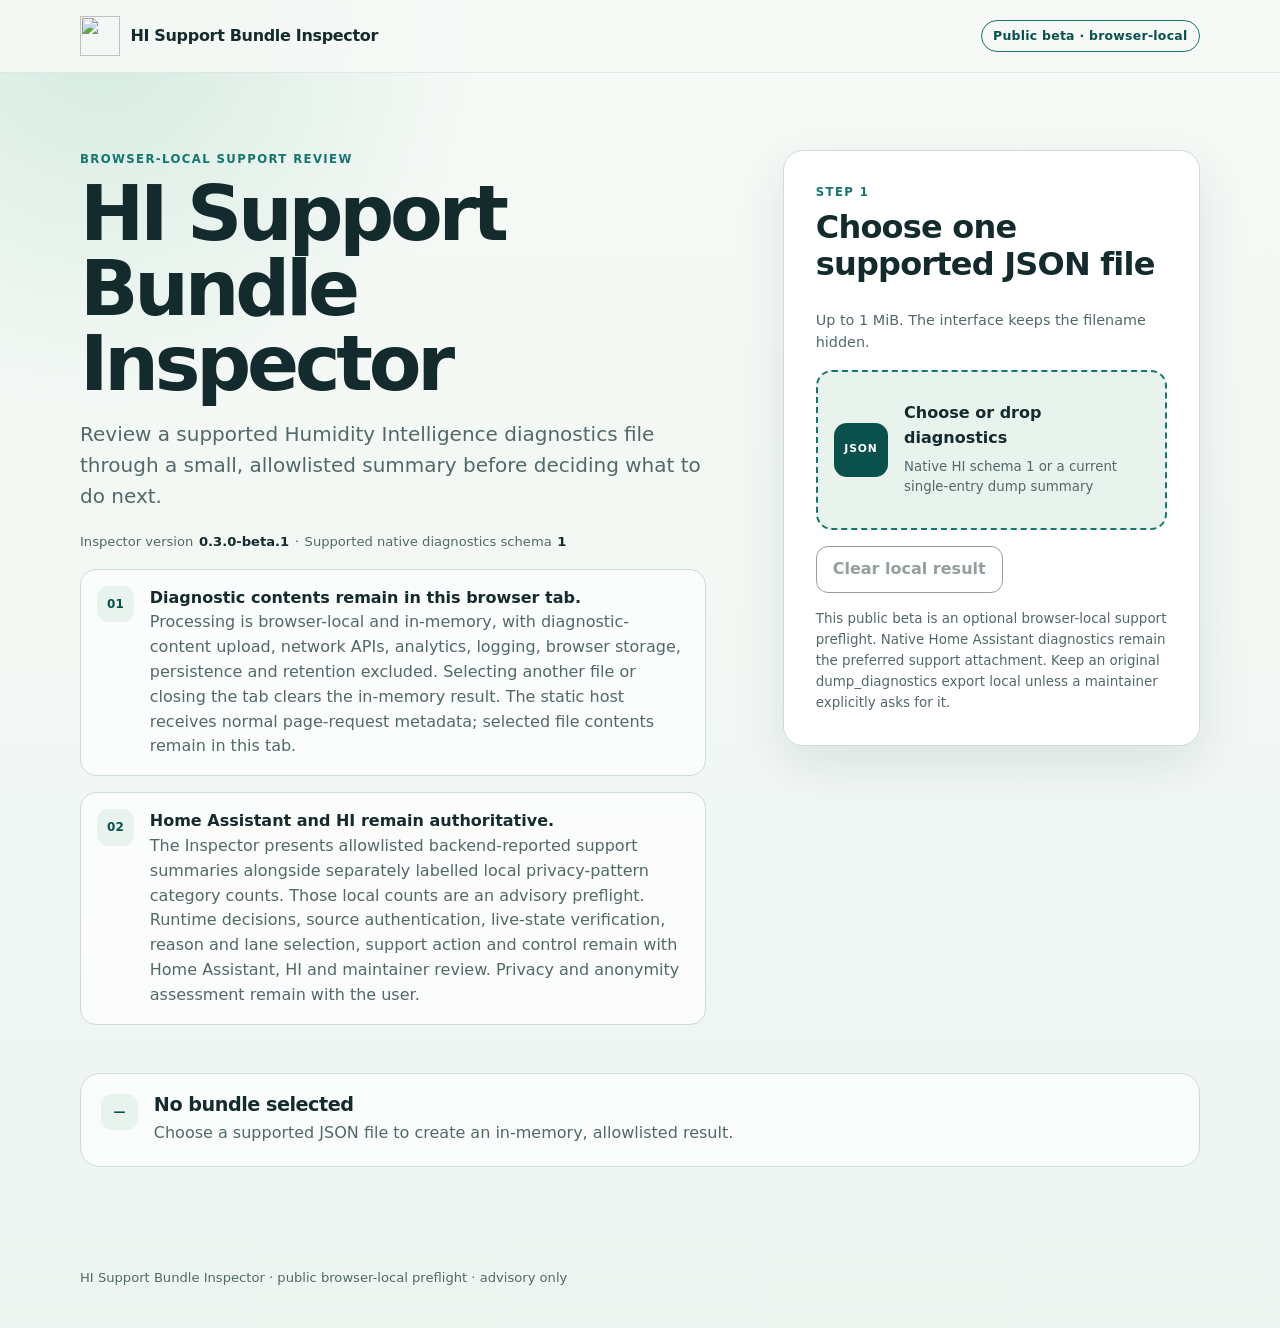
==== commit a4002520: "Merge pull request #86 from senyo888/senyo888-patch-1 Prepare v2.0.9 release candidate" ====
--- a/site/inspector/index.html
+++ b/site/inspector/index.html
@@ -5,7 +5,7 @@
     <meta name="viewport" content="width=device-width, initial-scale=1">
     <meta
       http-equiv="Content-Security-Policy"
-      content="default-src 'none'; script-src 'self'; style-src 'self'; img-src 'none'; font-src 'none'; connect-src 'none'; media-src 'none'; object-src 'none'; frame-src 'none'; worker-src 'none'; child-src 'none'; manifest-src 'none'; form-action 'none'; base-uri 'none'"
+      content="default-src 'none'; script-src 'self'; style-src 'self'; img-src 'self'; font-src 'none'; connect-src 'none'; media-src 'none'; object-src 'none'; frame-src 'none'; worker-src 'none'; child-src 'none'; manifest-src 'none'; form-action 'none'; base-uri 'none'"
     >
     <meta name="referrer" content="no-referrer">
     <meta name="robots" content="noindex,nofollow,noarchive,nosnippet">
@@ -14,6 +14,7 @@
       content="A public browser-local preflight that keeps supported Humidity Intelligence diagnostic contents in the browser tab."
     >
     <link rel="canonical" href="https://senyo888.github.io/humidity-intelligence/inspector/">
+    <link rel="icon" href="../assets/logo.png" type="image/png">
     <title>HI Support Bundle Inspector</title>
     <link rel="stylesheet" href="styles.css">
     <script type="module" src="app.mjs"></script>
@@ -23,7 +24,21 @@
 
     <header class="site-header">
       <div class="header-inner">
-        <span class="brand">HI Support Bundle Inspector</span>
+        <a
+          class="brand"
+          href="../"
+          aria-label="HI Support Bundle Inspector — Humidity Intelligence home"
+        >
+          <img
+            class="brand-logo"
+            src="../assets/logo.png"
+            alt=""
+            width="40"
+            height="40"
+            aria-hidden="true"
+          >
+          <span>HI Support Bundle Inspector</span>
+        </a>
         <span class="beta-badge">Public beta · browser-local</span>
       </div>
     </header>
--- a/site/inspector/styles.css
+++ b/site/inspector/styles.css
@@ -93,8 +93,26 @@
 }
 
 .brand {
+  display: inline-flex;
+  align-items: center;
+  gap: 0.65rem;
+  color: inherit;
   font-weight: 800;
   letter-spacing: -0.02em;
+  text-decoration: none;
+}
+
+.brand-logo {
+  width: 40px;
+  height: 40px;
+  flex: 0 0 auto;
+  object-fit: contain;
+}
+
+.brand:hover span {
+  text-decoration: underline;
+  text-decoration-thickness: 0.1em;
+  text-underline-offset: 0.18em;
 }
 
 .beta-badge,
